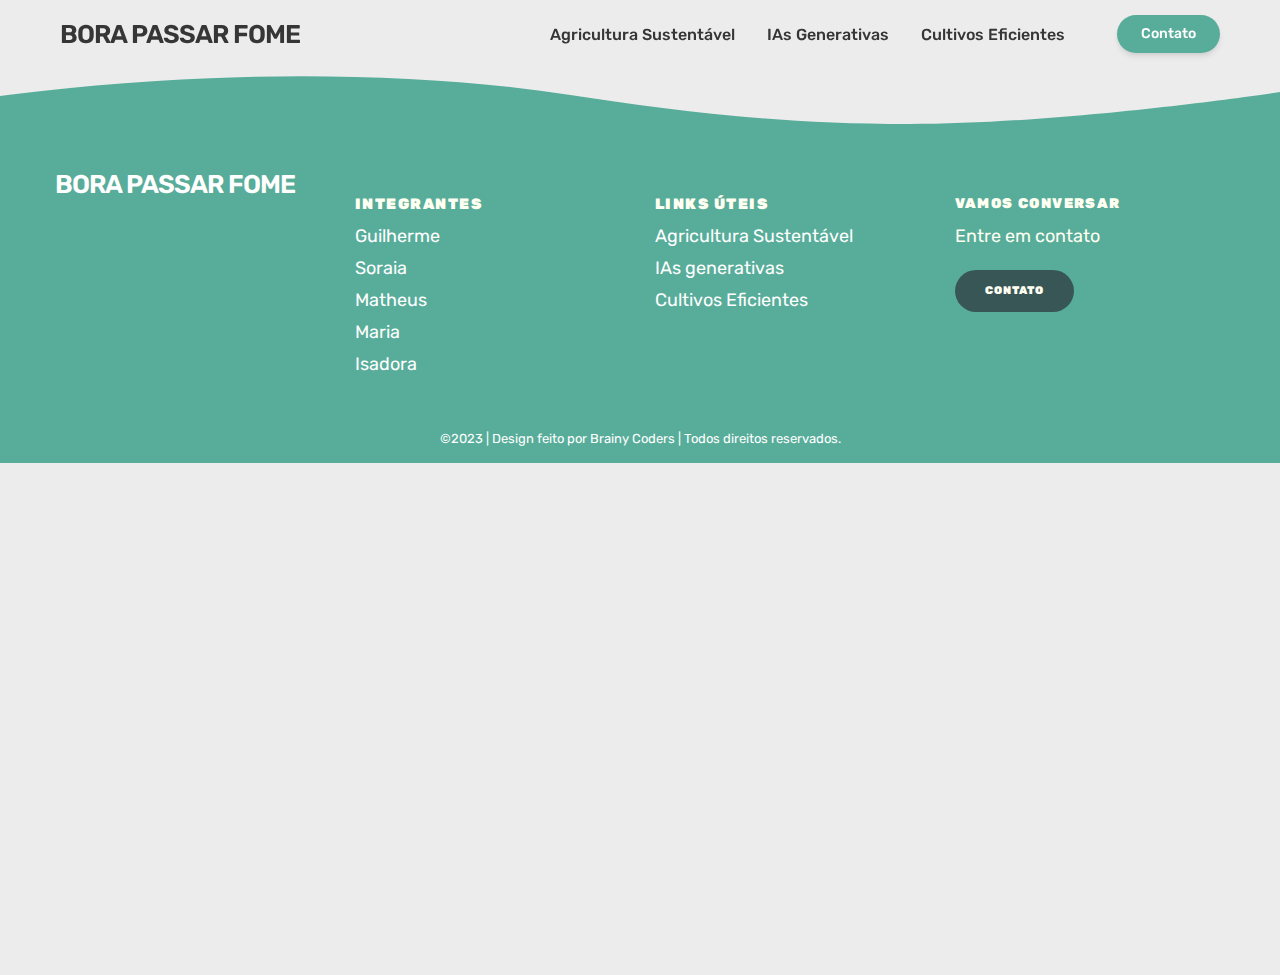
==== agricultura-sustentavel.html @ 4c20da5b "Adicionado titulo, header e footer nas paginas" ====
<!DOCTYPE html>
<html lang="pt-br">
    <head>
        <meta charset="UTF-8">
        <meta name="viewport" content="width=device-width, initial-scale=1.0">
        <link rel="stylesheet"
            href="https://unpkg.com/boxicons@2.1.4/css/boxicons.min.css">
        <link rel="stylesheet" href="css/style.css">
        <title>Agricultura Sustentável</title>
    </head>
    <body>

        <header class="header" id="header">
            <nav class="navbar container">
                <a href="#" class="brand">Bora Passar Fome</a>
                <div class="burger" id="burger">
                    <span class="burger-line"></span>
                    <span class="burger-line"></span>
                    <span class="burger-line"></span>
                </div>
                <div class="menu" id="menu">
                    <ul class="menu-inner">
                        <li class="menu-item">
                            <a href="agricultura-sustentavel.html"
                                class="menu-link">
                                Agricultura Sustentável
                            </a>
                        </li>
                        <li class="menu-item">
                            <a href="ias-generativas.html" class="menu-link">
                                IAs generativas
                            </a>
                        </li>
                        <li class="menu-item">
                            <a href="cultivos-eficientes.html" class="menu-link">
                                Cultivos Eficientes
                            </a>
                        </li>
                    </ul>
                </div>
                <a href="contato.html" class="menu-block">
                    Contato
                </a>
            </nav>
        </header>
   <footer class="footer">
            <svg class="footer-wave-svg" xmlns="http://www.w3.org/2000/svg"
                viewBox="0 0 1200 100" preserveAspectRatio="none">
                <path class="footer-onda-path"
                    d="M851.8,100c125,0,288.3-45,348.2-64V0H0v44c3.7-1,7.3-1.9,11-2.9C80.7,22,151.7,10.8,223.5,6.3C276.7,2.9,330,4,383,9.8 c52.2,5.7,103.3,16.2,153.4,32.8C623.9,71.3,726.8,100,851.8,100z"></path>
            </svg>
            <div class="footer-content">
                <div class="footer-content-column">
                    <div class="footer-logo">
                        <a class="footer-logo-link" href="#">
                            <a href="#" class="brand">Bora Passar Fome</a>
                            <span class="hidden-link-text">
                                <a href="#" class="brand">Bora Passar Fome</a>
                            </span>
                        </a>
                    </div>
                </div>
                <div class="footer-content-column">
                    <div class="footer-menu">
                        <h2 class="footer-menu-name">Integrantes</h2>
                        <ul class="footer-menu-list">
                            <li
                                class="menu-item">
                                <a href="https://github.com/gui1535" target="_blank">
                                    Guilherme
                                </a>
                            </li>
                            <li
                                class="menu-item">
                                <a href="https://github.com/sososdev" target="_blank">
                                    Soraia
                                </a>
                            </li>
                            <li
                                class="menu-item">
                                <a href="https://github.com/mathferreiraa" target="_blank">
                                    Matheus
                                </a>
                            </li>
                            <li
                                class="menu-item">
                                <a href="https://github.com/dudaolidev" target="_blank">
                                    Maria
                                </a>
                            </li>
                            <li class="menu-item">
                                <a href="https://github.com/isatatajuba" target="_blank">
                                    Isadora
                                </a>
                            </li>
                        </ul>
                    </div>
                </div>
                <div class="footer-content-column">
                    <div class="footer-menu">
                        <h2 class="footer-menu-name">Links Úteis</h2>
                        <ul class="footer-menu-list">

                            <li class="menu-item">
                                <a href="agricultura-sustentavel.html">
                                    Agricultura Sustentável
                                </a>
                            </li>
                            <li class="menu-item">
                                <a href="ias-generativas.html">
                                    IAs generativas
                                </a>
                            </li>
                            <li class="menu-item">
                                <a href="cultivos-eficientes.html">
                                    Cultivos Eficientes
                                </a>
                            </li>
                        </ul>
                    </div>
                </div>
                <div class="footer-content-column">
                    <div class="footer-call-to-action">
                        <h3 class="footer-call-title">Vamos conversar</h3>
                        <p class="footer-call-description">
                            Entre em contato
                        </p>
                        <a class="footer-call-button"
                            href="contato.html">
                            Contato
                        </a>
                    </div>
                </div>
            </div>
            <div class="footer-copyright">
                <div class="footer-copyright-wrapper">
                    <p class="footer-copyright-text">
                        ©2023 | Design feito por Brainy Coders | Todos direitos
                        reservados.
                    </p>
                </div>
            </div>
        </footer>
        <script src="js/main.js"></script>
    </body>
</html>
---- css/style.css ----
@import url("https://fonts.googleapis.com/css2?family=Rubik:wght@400;500;600;700&display=swap");

:root {
  --color-black-secondary: #363636;
  --color-white-body: #ececec;
  --color-white: #fff;
  --color-paragraph: #484848;
  --color-primary: #395656;
  --color-secondary: #8bcfaa;
  --color-tertiary: #6b9999;
  --color-quaternary: #58ad9a;
  --color-quinary: #bdddd0;
  --shadow-small: 0 1px 3px 0 rgba(0, 0, 0, 0.1),
    0 1px 2px 0 rgba(0, 0, 0, 0.06);
  --shadow-medium: 0 4px 6px -1px rgba(0, 0, 0, 0.1),
    0 2px 4px -1px rgba(0, 0, 0, 0.06);
  --shadow-large: 0 10px 15px -3px rgba(0, 0, 0, 0.1),
    0 4px 6px -2px rgba(0, 0, 0, 0.05);
}

*,
*::before,
*::after {
  padding: 0;
  margin: 0;
  box-sizing: border-box;
  list-style: none;
  list-style-type: none;
  text-decoration: none;
  -webkit-font-smoothing: antialiased;
  -moz-osx-font-smoothing: grayscale;
  text-rendering: optimizeLegibility;
}

/**
 * ########################################
 * #               ELEMENTS               #
 * ########################################
 */

h1,
h2,
h3,
h4 {
  color: var(--color-primary);
}

html {
  font-size: 100%;
  box-sizing: inherit;
  scroll-behavior: smooth;
  height: -webkit-fill-available;
}

body {
  font-family: "Rubik", sans-serif;
  font-size: clamp(1rem, 2vw, 1.125rem);
  font-weight: 400;
  line-height: 1.5;
  height: -webkit-fill-available;
  color: var(--color-black-secondary);
  background-color: var(--color-white-body);
}

main {
  overflow: hidden;
  margin: 0 auto;
  padding: 5rem 0 1rem;
}

a,
button {
  cursor: pointer;
  border: none;
  outline: none;
  user-select: none;
  background: none;
  box-shadow: none;
  text-decoration: none;
}

img,
video {
  display: block;
  max-width: 100%;
  height: auto;
  object-fit: cover;
}

/**
 * #######################################
 * #               SECTION               #
 * #######################################
 */
.section-pattern {
  margin: 0 auto;
  padding: 8rem 0 1rem;
}

/**
 * #######################################
 * #              CONTAINER              #
 * #######################################
 */
.container {
  max-width: 75rem;
  height: auto;
  margin: 0 auto;
  padding: 0 1.25rem;
}

/**
 * #######################################
 * #              CENTERED               #
 * #######################################
 */
.centered {
  text-align: center;
  vertical-align: middle;
  margin-bottom: 1rem;
}

/**
 * #######################################
 * #               HEADING               #
 * #######################################
 */
.heading-xl {
  font-family: inherit;
  font-size: clamp(2.648rem, 6vw, 4.241rem);
  font-weight: 700;
  line-height: 1.15;
  letter-spacing: -1px;
}

.heading-lg {
  font-family: inherit;
  font-size: clamp(2.179rem, 5vw, 3.176rem);
  font-weight: 700;
  line-height: 1.15;
  letter-spacing: -1px;
}

.heading-md {
  font-family: inherit;
  font-size: clamp(1.794rem, 4vw, 2.379rem);
  font-weight: 700;
  line-height: 1.25;
  letter-spacing: -1px;
}

.heading-sm {
  font-family: inherit;
  font-size: clamp(1.476rem, 3vw, 1.782rem);
  font-weight: 600;
  line-height: 1.5;
}

.heading-xs {
  font-family: inherit;
  font-size: clamp(1.215rem, 2vw, 1.335rem);
  font-weight: 500;
  line-height: 1.5;
}

/**
 * #######################################
 * #              PARAGRAPH              #
 * #######################################
 */
.paragraph {
  font-family: inherit;
  font-size: clamp(1rem, 2vw, 1.125rem);
  line-height: inherit;
  max-width: 95%;
  height: auto;
  text-transform: unset;
  color: var(--color-paragraph);
}

/**
 * #######################################
 * #               BUTTONS               #
 * #######################################
 */
.btn {
  display: inline-block;
  font-family: inherit;
  font-size: 1rem;
  font-weight: 500;
  line-height: 1.5;
  text-align: center;
  vertical-align: middle;
  white-space: nowrap;
  user-select: none;
  outline: none;
  border: none;
  border-radius: 0.25rem;
  text-transform: unset;
  transition: all 0.3s ease-in-out;
}

.btn-inline {
  display: inline-flex;
  align-items: center;
  justify-content: center;
  column-gap: 0.5rem;
}

.btn-darken {
  padding: 0.75rem 2rem;
  color: var(--color-white);
  background-color: var(--color-black-secondary);
  box-shadow: var(--shadow-medium);
}

.btn-green {
  padding: 0.75rem 2rem;
  color: var(--color-white);
  background-color: var(--color-quaternary);
  box-shadow: var(--shadow-medium);
}

.btn-neutral {
  padding: 0.75rem 2rem;
  color: var(--color-black-tertiary);
  background-color: var(--color-white-primary);
  box-shadow: var(--shadow-medium);
}

/**
 * ######################################
 * #               HEADER               #
 * ######################################
 */
.header {
  position: fixed;
  top: 0;
  left: 0;
  z-index: 100;
  width: 100%;
  height: auto;
  margin: 0 auto;
  transition: all 0.35s ease;
}

.header.on-scroll {
  background: var(--color-white-body);
  box-shadow: var(--shadow-medium);
}

.navbar {
  display: flex;
  flex-direction: row;
  align-items: center;
  justify-content: flex-start;
  column-gap: 1.25rem;
  width: 100%;
  height: 4.25rem;
  margin: 0 auto;
}

.brand {
  font-family: inherit;
  font-size: 1.6rem;
  font-weight: 600;
  line-height: 1.5;
  letter-spacing: -1px;
  color: var(--color-green-quaternary);
  text-transform: uppercase;
}

/**
 * ######################################
 * #                MENU                #
 * ######################################
 */
.menu {
  position: fixed;
  top: -100%;
  left: 0;
  width: 100%;
  height: auto;
  padding: 4rem 0 3rem;
  overflow: hidden;
  background-color: var(--color-white-primary);
  box-shadow: var(--shadow-medium);
  transition: all 0.4s ease-in-out;
}

.menu.is-active {
  top: 0;
  width: 100%;
  height: auto;
}

.menu-inner {
  display: flex;
  flex-direction: column;
  justify-content: center;
  align-items: center;
  row-gap: 1.25rem;
}

.menu-link {
  font-family: inherit;
  font-size: 1rem;
  font-weight: 500;
  line-height: 1.5;
  color: var(--color-black-primary);
  text-transform: uppercase;
  transition: all 0.3s ease;
}

.menu-block {
  display: inline-block;
  font-family: inherit;
  font-size: 0.875rem;
  font-weight: 500;
  line-height: 1.25;
  user-select: none;
  white-space: nowrap;
  text-align: center;
  margin-left: auto;
  padding: 0.65rem 1.5rem;
  border-radius: 3rem;
  text-transform: capitalize;
  color: var(--color-white);
  background-color: var(--color-quaternary);
  box-shadow: var(--shadow-medium);
  transition: all 0.3s ease-in-out;
}

@media only screen and (min-width: 48rem) {
  .menu {
    position: relative;
    top: 0;
    width: auto;
    height: auto;
    padding: 0rem;
    margin-left: auto;
    background: none;
    box-shadow: none;
  }

  .menu-inner {
    display: flex;
    flex-direction: row;
    column-gap: 2rem;
    margin: 0 auto;
  }

  .menu-link {
    text-transform: capitalize;
  }

  .menu-block {
    margin-left: 2rem;
  }
}

.burger {
  position: relative;
  display: block;
  cursor: pointer;
  user-select: none;
  order: -1;
  z-index: 10;
  width: 1.6rem;
  height: 1.15rem;
  border: none;
  outline: none;
  background: none;
  visibility: visible;
  transform: rotate(0deg);
  transition: 0.35s ease;
}

@media only screen and (min-width: 48rem) {
  .burger {
    display: none;
    visibility: hidden;
  }
}

.burger-line {
  position: absolute;
  display: block;
  left: 0;
  width: 100%;
  height: 1.75px;
  border: none;
  outline: none;
  opacity: 1;
  transform: rotate(0deg);
  background-color: var(--color-black-secondary);
  transition: 0.25s ease-in-out;
}

.burger-line:nth-child(1) {
  top: 0px;
}

.burger-line:nth-child(2) {
  top: 0.5rem;
  width: 70%;
}

.burger-line:nth-child(3) {
  top: 1rem;
}

.burger.is-active .burger-line:nth-child(1) {
  top: 0.5rem;
  transform: rotate(135deg);
}

.burger.is-active .burger-line:nth-child(2) {
  opacity: 0;
  visibility: hidden;
}

.burger.is-active .burger-line:nth-child(3) {
  top: 0.5rem;
  transform: rotate(-135deg);
}

/**
 * ######################################
 * #                MAIN                #
 * ######################################
 */
.banner-column {
  position: relative;
  display: grid;
  align-items: center;
  row-gap: 3rem;
}

@media only screen and (min-width: 48rem) {
  .banner-column {
    grid-template-columns: repeat(2, minmax(0, 1fr));
    justify-content: center;
  }
}

@media only screen and (min-width: 64rem) {
  .banner-column {
    grid-template-columns: 1fr max-content;
    column-gap: 4rem;
    margin-top: 3rem;
  }
}

.banner-image {
  display: block;
  max-width: 18rem;
  height: auto;
  margin-top: 2rem;
  object-fit: cover;
  justify-self: center;
}

@media only screen and (min-width: 48rem) {
  .banner-image {
    order: 1;
    max-width: 20rem;
    height: auto;
  }
}

@media only screen and (min-width: 64rem) {
  .banner-image {
    max-width: 25rem;
    height: auto;
    margin-right: 5rem;
  }
}

.banner-inner {
  display: flex;
  flex-direction: column;
  align-items: flex-start;
  row-gap: 1.75rem;
}

.banner-links {
  position: absolute;
  top: 30%;
  right: 1.5rem;
  display: grid;
  justify-items: center;
  row-gap: 0.5rem;
  opacity: 0;
  visibility: hidden;
}

@media only screen and (min-width: 64rem) {
  .banner-links {
    opacity: 1;
    visibility: visible;
  }
}

.banner-links > * {
  font-size: 1.25rem;
  line-height: 1.25;
  color: var(--color-green-secondary);
}

.banner-links::before {
  position: absolute;
  content: "";
  top: -3rem;
  width: 4rem;
  height: 1.5px;
  transform: rotate(90deg);
  background: var(--color-green-primary);
}

.banner-links::after {
  position: absolute;
  content: "";
  bottom: -3rem;
  width: 4rem;
  height: 2px;
  transform: rotate(90deg);
  background: var(--color-green-primary);
}

/**
 * ########################################
 * #               PARTNERS               #
 * ########################################
 */
#partners {
  display: flex;
  justify-content: space-around;
  align-items: center;
  flex-wrap: wrap;
  margin: 0 auto;
  padding: 1rem 0rem;
}

#partners img {
  width: 100px;
  object-fit: contain;
  margin-right: 10px;
  filter: grayscale(100%);
}
.about-column {
  position: relative;
  display: grid;
  align-items: center;
  row-gap: 3rem;
}

@media only screen and (min-width: 48rem) {
  .about-column {
    grid-template-columns: repeat(2, minmax(0, 1fr));
    justify-content: center;
  }
}

@media only screen and (min-width: 64rem) {
  .about-column {
    grid-template-columns: 1fr max-content;
    column-gap: 4rem;
    margin-top: 3rem;
  }
}

.about-inner {
  display: block;
  max-width: 18rem;
  height: auto;
  margin-top: 2rem;
  object-fit: cover;
  justify-self: center;
}

@media only screen and (min-width: 48rem) {
  .about-inner {
    order: 1;
    max-width: 20rem;
    height: auto;
  }
}

@media only screen and (min-width: 64rem) {
  .about-inner {
    max-width: 40rem;
    height: auto;
    margin-right: 1rem;
  }
}

.about-image {
  display: flex;
  flex-direction: column;
  align-items: flex-start;
  row-gap: 1.75rem;
}

/**
 * ########################################
 * #                FOOTER                #
 * ########################################
 */

.footer {
  background-color: var(--color-quaternary);
  color: #fff;
  margin-top: 75px;
}

.footer-wave-svg {
  background-color: var(--color-quaternary);
  display: block;
  height: 30px;
  position: relative;
  top: -1px;
  width: 100%;
}
.footer-onda-path {
  fill: var(--color-white-body);
}

.footer-content {
  margin-left: auto;
  margin-right: auto;
  max-width: 1230px;
  padding: 40px 15px 40px;
  position: relative;
}

.footer-content-column {
  box-sizing: border-box;
  float: left;
  padding-left: 15px;
  padding-right: 15px;
  width: 100%;
  color: #fff;
}

.footer-content-column ul li a {
  color: #fff;
  text-decoration: none;
}

.footer-logo-link {
  display: inline-block;
}
.footer-menu {
  margin-top: 30px;
}

.footer-menu-name {
  color: #fffff2;
  font-size: 15px;
  font-weight: 900;
  letter-spacing: 0.1em;
  line-height: 18px;
  margin-bottom: 0;
  margin-top: 0;
  text-transform: uppercase;
}
.footer-menu-list {
  list-style: none;
  margin-bottom: 0;
  margin-top: 10px;
  padding-left: 0;
}
.footer-menu-list li {
  margin-top: 5px;
}

.footer-call-description {
  color: #fffff2;
  margin-top: 10px;
  margin-bottom: 20px;
}
.footer-call-button:hover {
  background-color: #fffff2;
  color: var(--color-black-secondary);
}
.button:last-of-type {
  margin-right: 0;
}
.footer-call-button {
  background-color: var(--color-primary);
  border-radius: 21px;
  color: #fffff2;
  display: inline-block;
  font-size: 11px;
  font-weight: 900;
  letter-spacing: 0.1em;
  line-height: 18px;
  padding: 12px 30px;
  margin: 0 10px 10px 0;
  text-decoration: none;
  text-transform: uppercase;
  transition: background-color 0.2s;
  cursor: pointer;
  position: relative;
}
.footer-call-to-action {
  margin-top: 30px;
}
.footer-call-title {
  color: #fffff2;
  font-size: 14px;
  font-weight: 900;
  letter-spacing: 0.1em;
  line-height: 18px;
  margin-bottom: 0;
  margin-top: 0;
  text-transform: uppercase;
}
.footer-call-to-action-link-wrapper {
  margin-bottom: 0;
  margin-top: 10px;
  color: #fff;
  text-decoration: none;
}
.footer-call-to-action-link-wrapper a {
  color: #fff;
  text-decoration: none;
}

.hidden-link-text {
  position: absolute;
  clip: rect(1px 1px 1px 1px);
  clip: rect(1px, 1px, 1px, 1px);
  -webkit-clip-path: inset(0px 0px 99.9% 99.9%);
  clip-path: inset(0px 0px 99.9% 99.9%);
  overflow: hidden;
  height: 1px;
  width: 1px;
  padding: 0;
  border: 0;
  top: 50%;
}

.footer-social-icon-svg {
  display: block;
}

.footer-social-icon-path {
  fill: #fffff2;
  transition: fill 0.2s;
}

.footer-copyright {
  background-color: var(--color-quaternary);
  color: #fff;
  padding: 15px 30px;
  text-align: center;
}

.footer-copyright-wrapper {
  margin-left: auto;
  margin-right: auto;
  max-width: 1200px;
}

.footer-copyright-text {
  color: #fff;
  font-size: 13px;
  font-weight: 400;
  line-height: 18px;
  margin-bottom: 0;
  margin-top: 0;
}


/* Media Query For different screens */
@media (min-width: 320px) and (max-width: 479px) {
  /* smartphones, portrait iPhone, portrait 480x320 phones (Android) */
  .footer-content {
    margin-left: auto;
    margin-right: auto;
    max-width: 1230px;
    padding: 40px 15px 1050px;
    position: relative;
  }
}
@media (min-width: 480px) and (max-width: 599px) {
  /* smartphones, Android phones, landscape iPhone */
  .footer-content {
    margin-left: auto;
    margin-right: auto;
    max-width: 1230px;
    padding: 40px 15px 1050px;
    position: relative;
  }
}
@media (min-width: 600px) and (max-width: 800px) {
  /* portrait tablets, portrait iPad, e-readers (Nook/Kindle), landscape 800x480 phones (Android) */
  .footer-content {
    margin-left: auto;
    margin-right: auto;
    max-width: 1230px;
    padding: 40px 15px 1050px;
    position: relative;
  }
}

@media (min-width: 760px) {
  .footer-content {
    margin-left: auto;
    margin-right: auto;
    max-width: 1230px;
    padding: 40px 15px 250px;
    position: relative;
  }

  .footer-wave-svg {
    height: 50px;
  }

  .footer-content-column {
    width: 24.99%;
  }
}
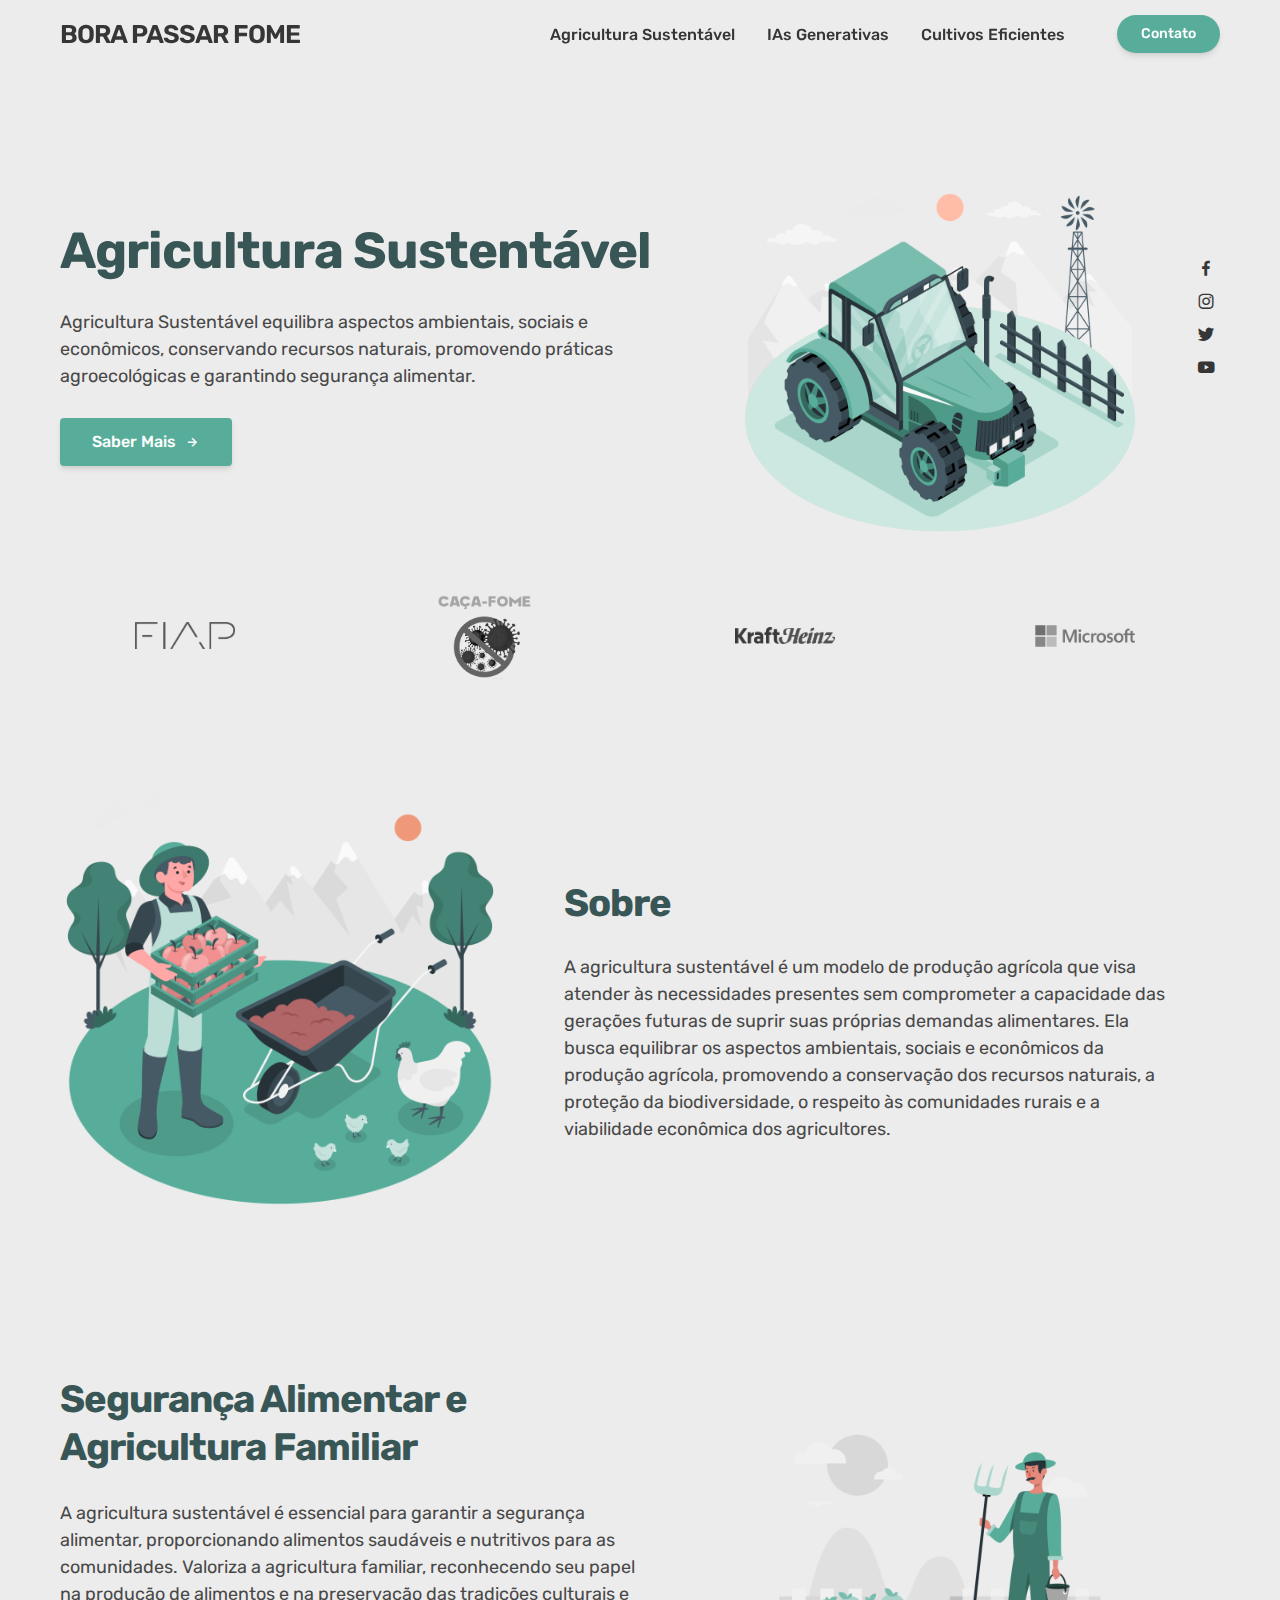
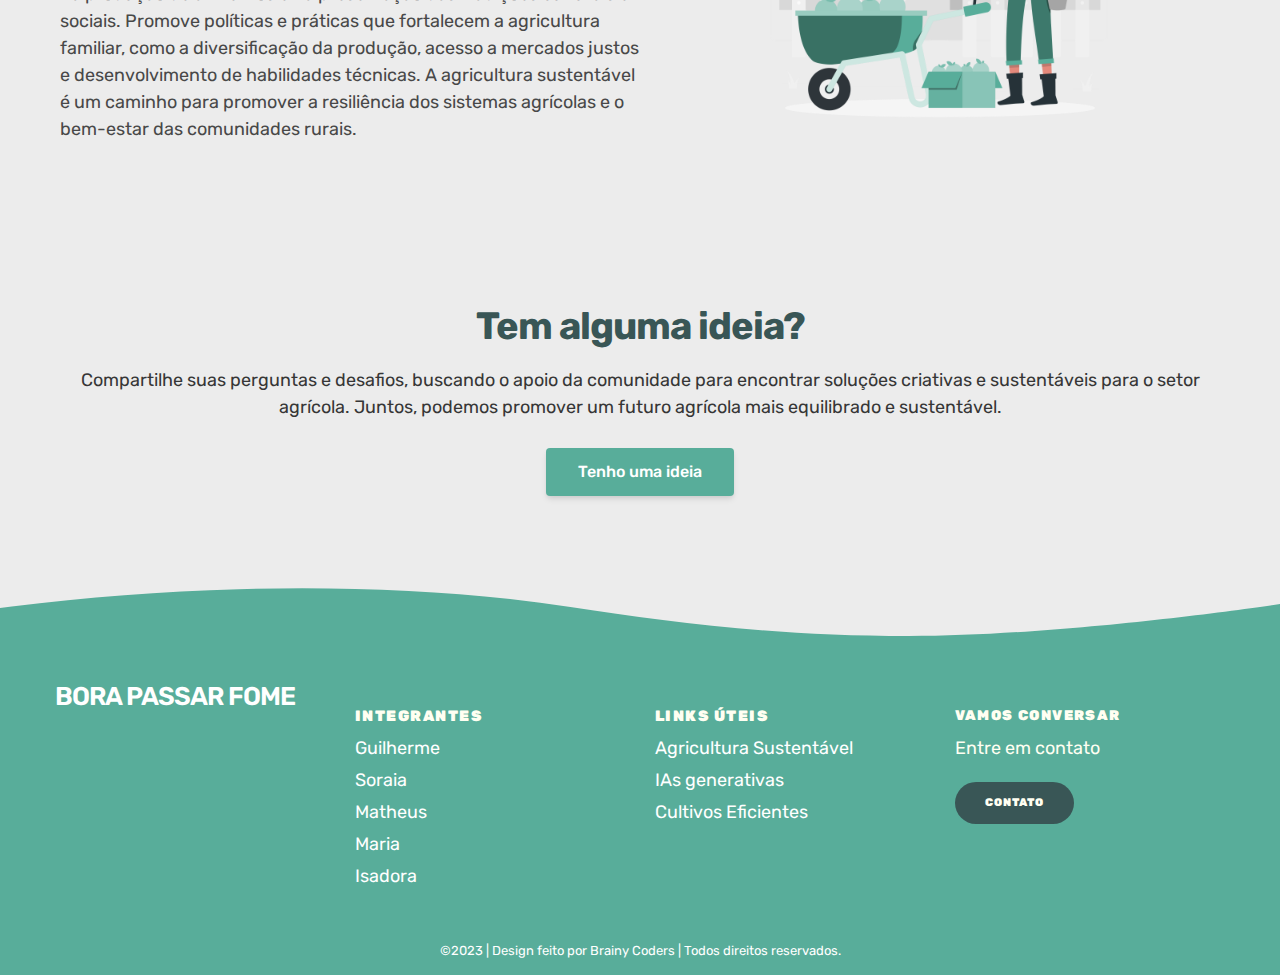
==== commit 4334984e: "Padronização paginas" ====
--- a/agricultura-sustentavel.html
+++ b/agricultura-sustentavel.html
@@ -12,7 +12,7 @@
 
         <header class="header" id="header">
             <nav class="navbar container">
-                <a href="#" class="brand">Bora Passar Fome</a>
+                <a href="index.html" class="brand">Bora Passar Fome</a>
                 <div class="burger" id="burger">
                     <span class="burger-line"></span>
                     <span class="burger-line"></span>
@@ -43,7 +43,130 @@
                 </a>
             </nav>
         </header>
-   <footer class="footer">
+
+        <!-- Main -->
+        <main class="main banner banner-section">
+            <div class="container banner-column">
+                <img class="banner-image"
+                    src="./images/trator_agricultura_sustentavel.png"
+                    alt="banner">
+                <div class="banner-inner">
+                    <h1 class="heading-lg">
+                        Agricultura Sustentável
+                    </h1>
+                    <p class="paragraph">
+                        Agricultura Sustentável equilibra aspectos ambientais,
+                        sociais e econômicos, conservando recursos naturais,
+                        promovendo práticas agroecológicas e garantindo
+                        segurança alimentar.
+                    </p>
+                    <a href="#about">
+                        <button class="btn btn-green btn-inline">
+                            Saber Mais<i class="bx bx-right-arrow-alt"></i>
+                        </button>
+                    </a>
+                </div>
+                <div class="banner-links">
+                    <a href="#" title>
+                        <i class="bx bxl-facebook"></i>
+                    </a>
+                    <a href="#" title>
+                        <i class="bx bxl-instagram"></i>
+                    </a>
+                    <a href="#" title>
+                        <i class="bx bxl-twitter"></i>
+                    </a>
+                    <a href="#" title>
+                        <i class="bx bxl-youtube"></i>
+                    </a>
+                </div>
+            </div>
+        </main>
+
+        <!-- Partners Section -->
+        <section id="partners" class="container">
+            <img src="./images/partners/fiap.png" alt="Logotipo FIAP">
+            <img src="./images/partners/caca-fome.png"
+                alt="Logotipo Caça Fome">
+            <img src="./images/partners/kraft-heinz.png"
+                alt="Logotipo Kraft Heinz">
+            <img src="./images/partners/microsoft.png"
+                alt="Logotipo Microsoft">
+        </section>
+
+        <!-- About Section -->
+        <section id="about" class="section about-section">
+            <div class="container about-column">
+                <img class="about-image"
+                    src="./images/about_agricultura-_sustentavel.png"
+                    alt="banner">
+                <div class="about-inner">
+                    <h2 class="heading-md">
+                        Sobre
+                    </h2>
+                    <br>
+                    <p class="paragraph">
+                        A agricultura sustentável é um modelo de produção
+                        agrícola que visa atender às necessidades presentes sem
+                        comprometer a capacidade das gerações futuras de suprir
+                        suas próprias demandas alimentares. Ela busca equilibrar
+                        os aspectos ambientais, sociais e econômicos da produção
+                        agrícola, promovendo a conservação dos recursos
+                        naturais, a proteção da biodiversidade, o respeito às
+                        comunidades rurais e a viabilidade econômica dos
+                        agricultores.
+                    </p>
+                </div>
+            </div>
+        </section>
+
+        <!-- Segurança alimentar e agricultura familiar -->
+        <section class="seguranca-agricultura-alimentar banner banner-section">
+            <div class="container banner-column">
+                <img class="banner-image"
+                    src="./images/agricultura_familiar.png"
+                    alt="banner">
+                <div class="banner-inner">
+                    <h1 class="heading-md">
+                        Segurança Alimentar e Agricultura Familiar
+                    </h1>
+                    <p class="paragraph">
+                        A agricultura sustentável é essencial para garantir a
+                        segurança alimentar, proporcionando alimentos saudáveis
+                        e nutritivos para as comunidades. Valoriza a agricultura
+                        familiar, reconhecendo seu papel na produção de
+                        alimentos e na preservação das tradições culturais e
+                        sociais. Promove políticas e práticas que fortalecem a
+                        agricultura familiar, como a diversificação da produção,
+                        acesso a mercados justos e desenvolvimento de
+                        habilidades técnicas. A agricultura sustentável é um
+                        caminho para promover a resiliência dos sistemas
+                        agrícolas e o bem-estar das comunidades rurais.
+                    </p>
+                </div>
+            </div>
+        </section>
+
+        <!-- IDEIAS -->
+        <section class="ideas">
+            <div class="container pt-4">
+                <h5 class="heading-md">Tem alguma ideia?</h5>
+                <p>
+                    Compartilhe suas perguntas e desafios, buscando o apoio da
+                    comunidade para encontrar soluções criativas e sustentáveis
+                    para o setor agrícola. Juntos, podemos promover um futuro
+                    agrícola mais equilibrado e sustentável.
+                </p>
+                <br>
+                <a href="contato.html">
+                    <button class="btn btn-green btn-inline">
+                        Tenho uma ideia
+                    </button>
+                </a>
+            </div>
+        </section>
+
+        <footer class="footer">
             <svg class="footer-wave-svg" xmlns="http://www.w3.org/2000/svg"
                 viewBox="0 0 1200 100" preserveAspectRatio="none">
                 <path class="footer-onda-path"
@@ -66,30 +189,35 @@
                         <ul class="footer-menu-list">
                             <li
                                 class="menu-item">
-                                <a href="https://github.com/gui1535" target="_blank">
+                                <a href="https://github.com/gui1535"
+                                    target="_blank">
                                     Guilherme
                                 </a>
                             </li>
                             <li
                                 class="menu-item">
-                                <a href="https://github.com/sososdev" target="_blank">
+                                <a href="https://github.com/sososdev"
+                                    target="_blank">
                                     Soraia
                                 </a>
                             </li>
                             <li
                                 class="menu-item">
-                                <a href="https://github.com/mathferreiraa" target="_blank">
+                                <a href="https://github.com/mathferreiraa"
+                                    target="_blank">
                                     Matheus
                                 </a>
                             </li>
                             <li
                                 class="menu-item">
-                                <a href="https://github.com/dudaolidev" target="_blank">
+                                <a href="https://github.com/dudaolidev"
+                                    target="_blank">
                                     Maria
                                 </a>
                             </li>
                             <li class="menu-item">
-                                <a href="https://github.com/isatatajuba" target="_blank">
+                                <a href="https://github.com/isatatajuba"
+                                    target="_blank">
                                     Isadora
                                 </a>
                             </li>
--- a/css/style.css
+++ b/css/style.css
@@ -87,6 +87,46 @@
   object-fit: cover;
 }
 
+/**
+ * ########################################
+ * #               ELEMENTS               #
+ * ########################################
+ */
+.pt-1 {
+  padding-top: 0.5rem !important;
+}
+
+.pt-2 {
+  padding-top: 1rem !important;
+}
+
+.pt-3 {
+  padding-top: 1.5rem !important;
+}
+
+.pt-4 {
+  padding-top: 2rem !important;
+}
+
+.pt-5 {
+  padding-top: 2.5rem !important;
+}
+
+.pt-6 {
+  padding-top: 3rem !important;
+}
+
+.pb-1 {
+  padding-bottom: 0.5rem !important;
+}
+
+.pb-2 {
+  padding-bottom: 1rem !important;
+}
+
+.pb-3 {
+  padding-bottom: 1.5rem !important;
+}
 /**
  * #######################################
  * #               SECTION               #
@@ -548,6 +588,12 @@
   margin-right: 10px;
   filter: grayscale(100%);
 }
+
+/**
+ * #######################################
+ * #                ABOUT                #
+ * #######################################
+ */
 .about-column {
   position: relative;
   display: grid;
@@ -566,7 +612,7 @@
   .about-column {
     grid-template-columns: 1fr max-content;
     column-gap: 4rem;
-    margin-top: 3rem;
+    margin-top: 5rem;
   }
 }
 
@@ -773,7 +819,6 @@
   margin-top: 0;
 }
 
-
 /* Media Query For different screens */
 @media (min-width: 320px) and (max-width: 479px) {
   /* smartphones, portrait iPhone, portrait 480x320 phones (Android) */
@@ -823,3 +868,40 @@
     width: 24.99%;
   }
 }
+
+/**
+ * ##################################################
+ * #   SEGURANÇA ALIMENTAR E AGRICULTURA FAMILIAR   #
+ * ##################################################
+ */
+
+.seguranca-agricultura-alimentar {
+  overflow: hidden;
+  margin: 0 auto;
+  padding: 5rem 0 1rem;
+}
+
+/**
+ * #################################################
+ * #                     IDEAS                     #
+ * #################################################
+ */
+
+.ideas {
+  overflow: hidden;
+  margin: 0 auto;
+  padding: 5rem 0 1rem;
+}
+
+.ideas div {
+  text-align: center;
+  display: flex;
+  justify-content: center;
+  align-items: center;
+  flex-direction: column;
+}
+
+.ideas h5 {
+  color: var(--color-primary);
+  margin-bottom: 1rem;
+}
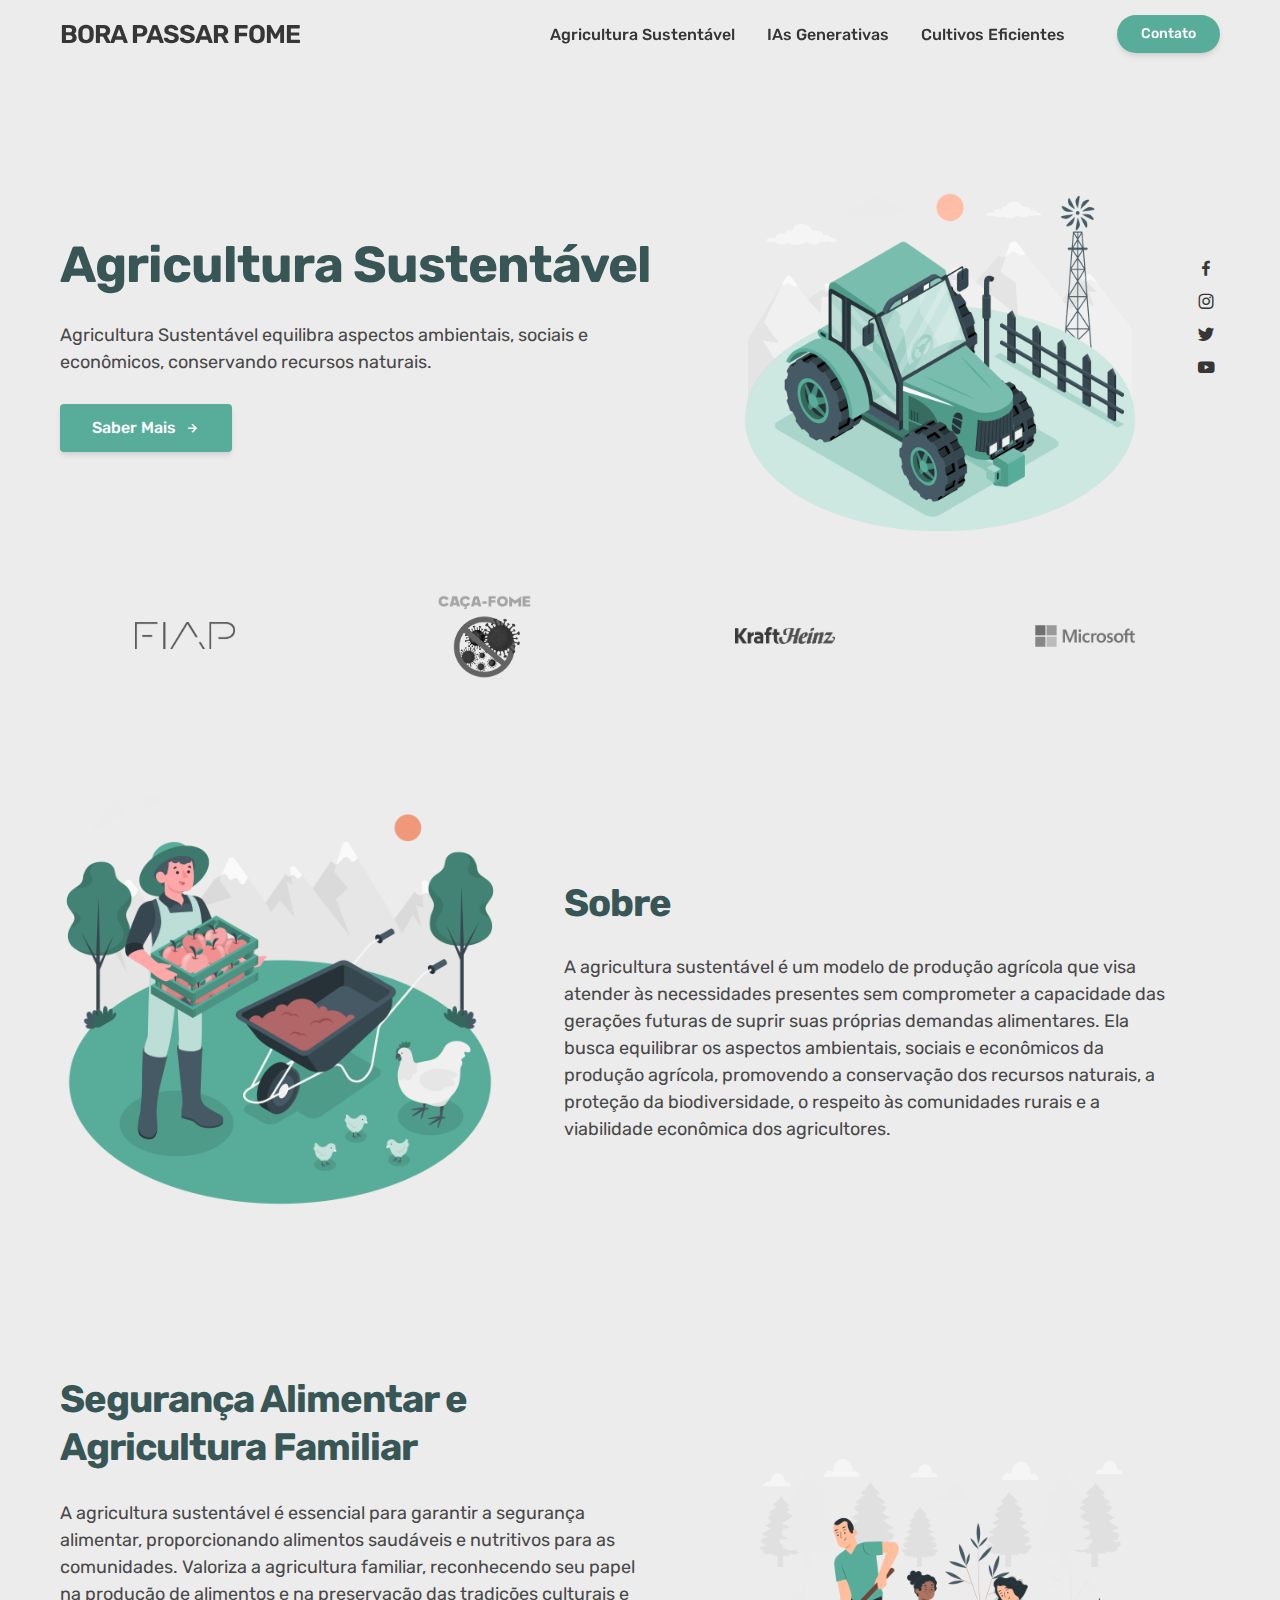
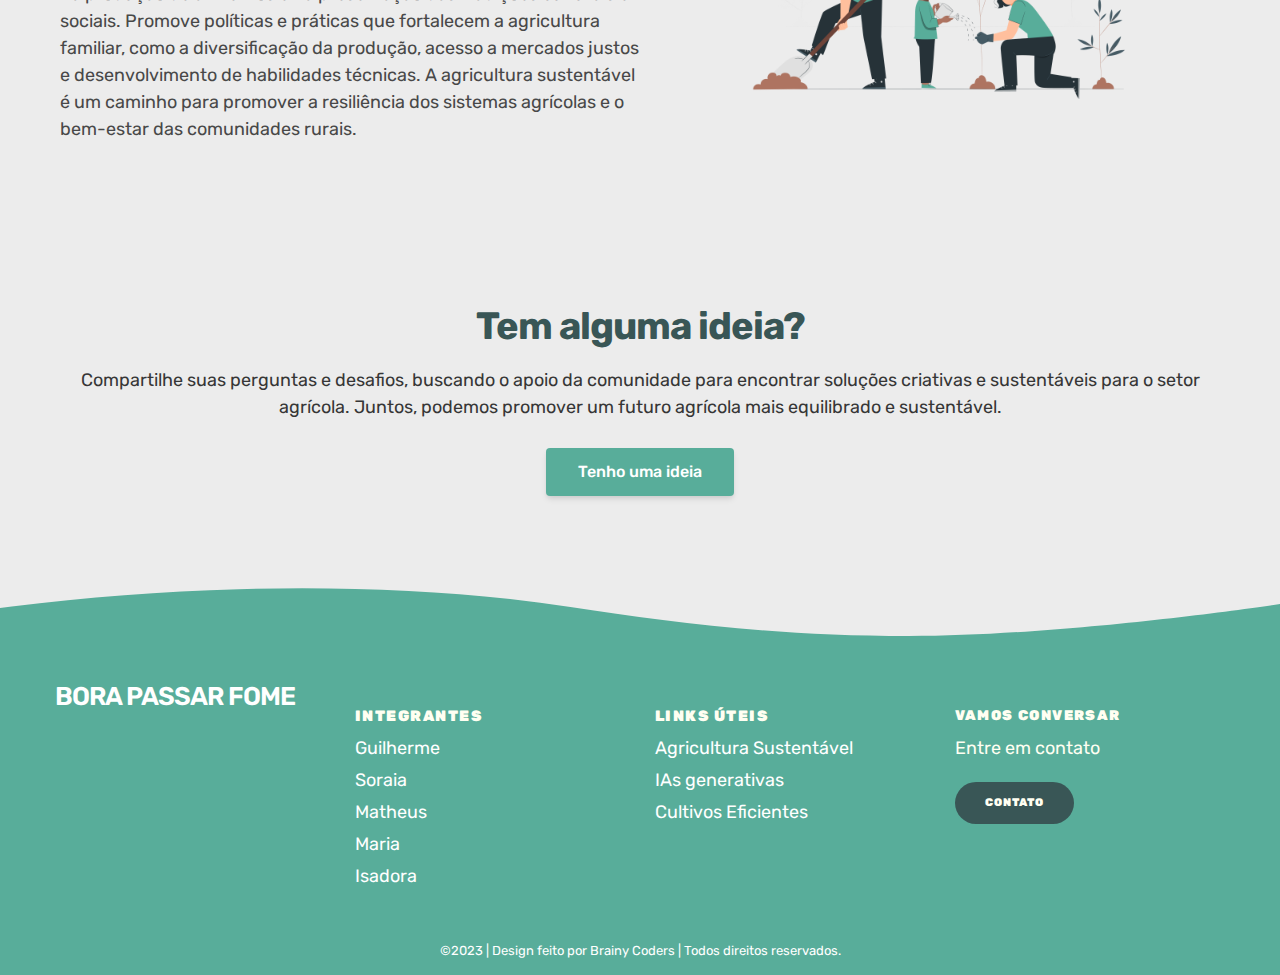
==== commit 16a1053d: "Correção url images" ====
--- a/agricultura-sustentavel.html
+++ b/agricultura-sustentavel.html
@@ -48,7 +48,7 @@
         <main class="main banner banner-section">
             <div class="container banner-column">
                 <img class="banner-image"
-                    src="./images/trator_agricultura_sustentavel.png"
+                    src="./images/agricultura_sustentavel/trator_main.png"
                     alt="banner">
                 <div class="banner-inner">
                     <h1 class="heading-lg">
@@ -56,9 +56,7 @@
                     </h1>
                     <p class="paragraph">
                         Agricultura Sustentável equilibra aspectos ambientais,
-                        sociais e econômicos, conservando recursos naturais,
-                        promovendo práticas agroecológicas e garantindo
-                        segurança alimentar.
+                        sociais e econômicos, conservando recursos naturais.
                     </p>
                     <a href="#about">
                         <button class="btn btn-green btn-inline">
@@ -98,7 +96,7 @@
         <section id="about" class="section about-section">
             <div class="container about-column">
                 <img class="about-image"
-                    src="./images/about_agricultura-_sustentavel.png"
+                    src="./images/agricultura_sustentavel/about.png"
                     alt="banner">
                 <div class="about-inner">
                     <h2 class="heading-md">
@@ -124,7 +122,7 @@
         <section class="seguranca-agricultura-alimentar banner banner-section">
             <div class="container banner-column">
                 <img class="banner-image"
-                    src="./images/agricultura_familiar.png"
+                    src="./images/agricultura_sustentavel/agricultura_familiar.png"
                     alt="banner">
                 <div class="banner-inner">
                     <h1 class="heading-md">
--- a/css/style.css
+++ b/css/style.css
@@ -905,3 +905,16 @@
   color: var(--color-primary);
   margin-bottom: 1rem;
 }
+
+
+/**
+ * #################################################
+ * #     DESAFIOS E RESPONSABILIDADES DAS IAGs     #
+ * #################################################
+ */
+
+.desafios-responsabilidades-iags {
+  overflow: hidden;
+  margin: 0 auto;
+  padding: 5rem 0 1rem;
+}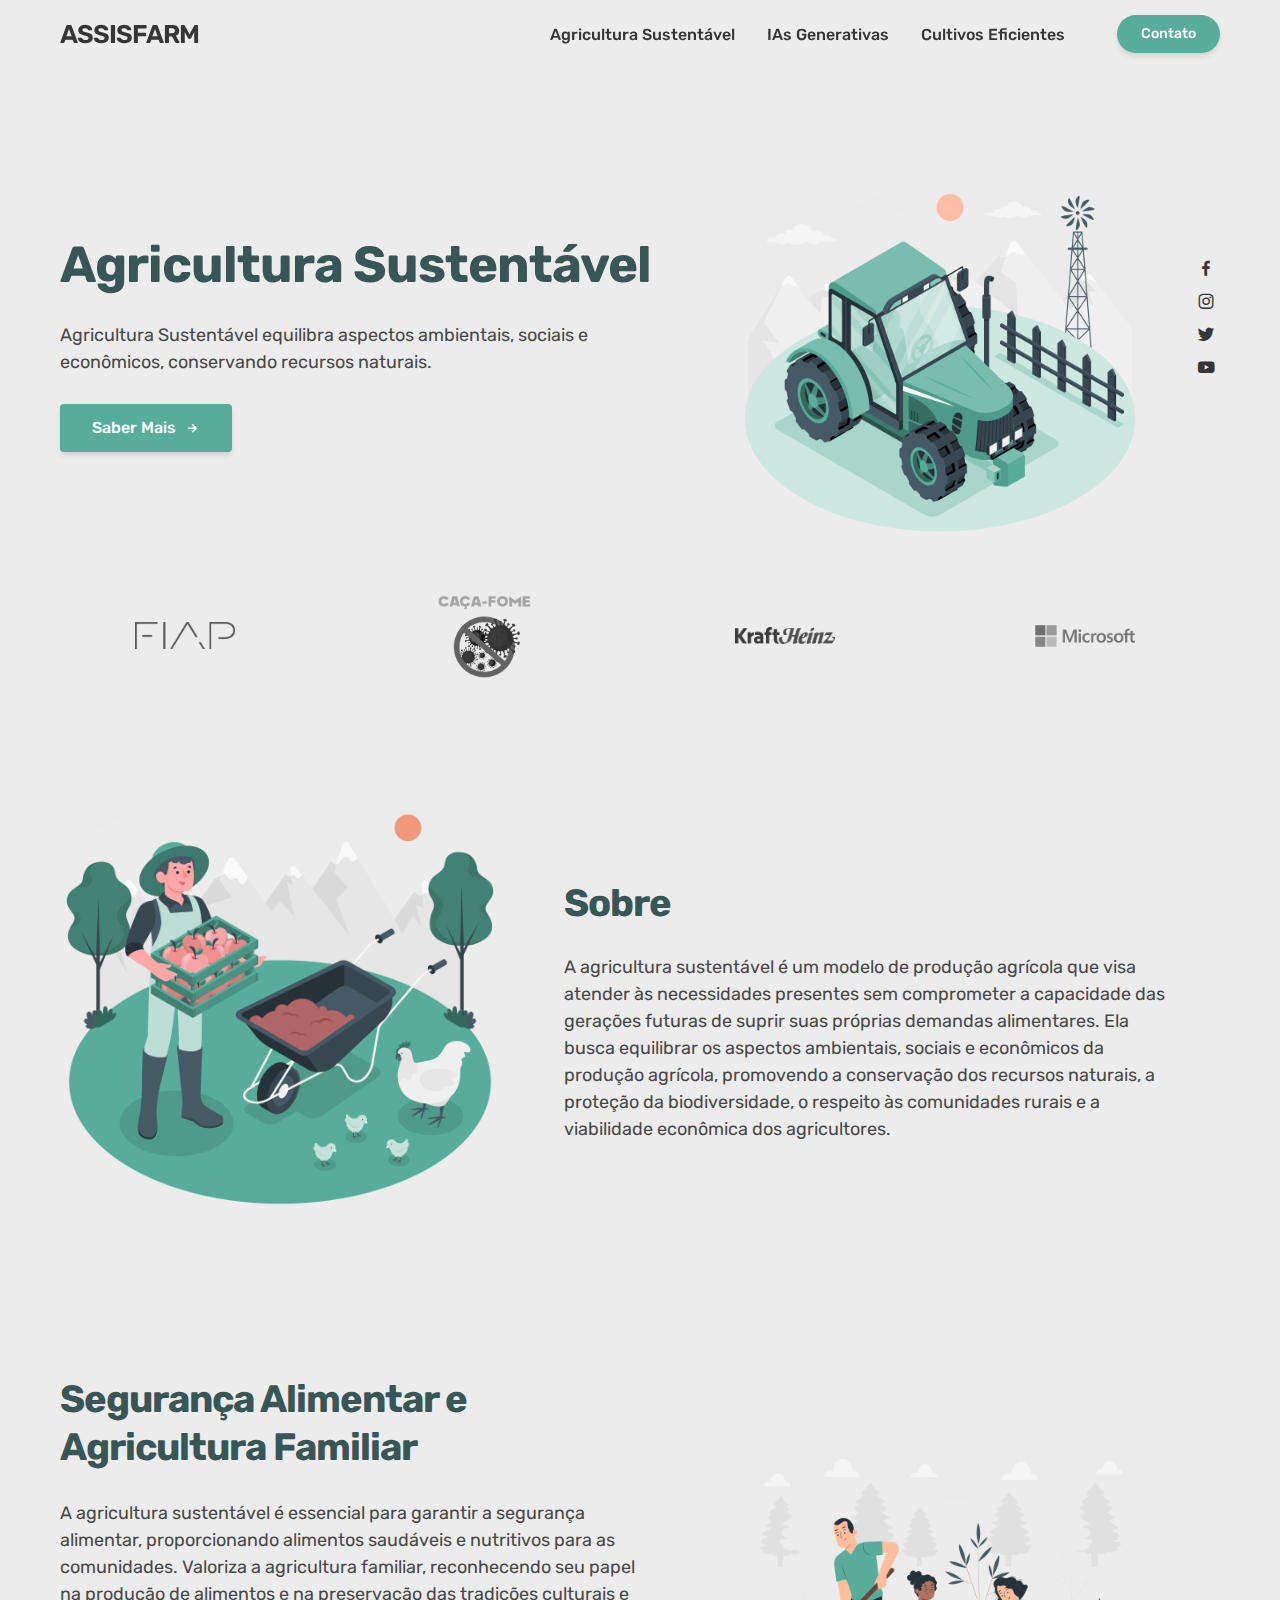
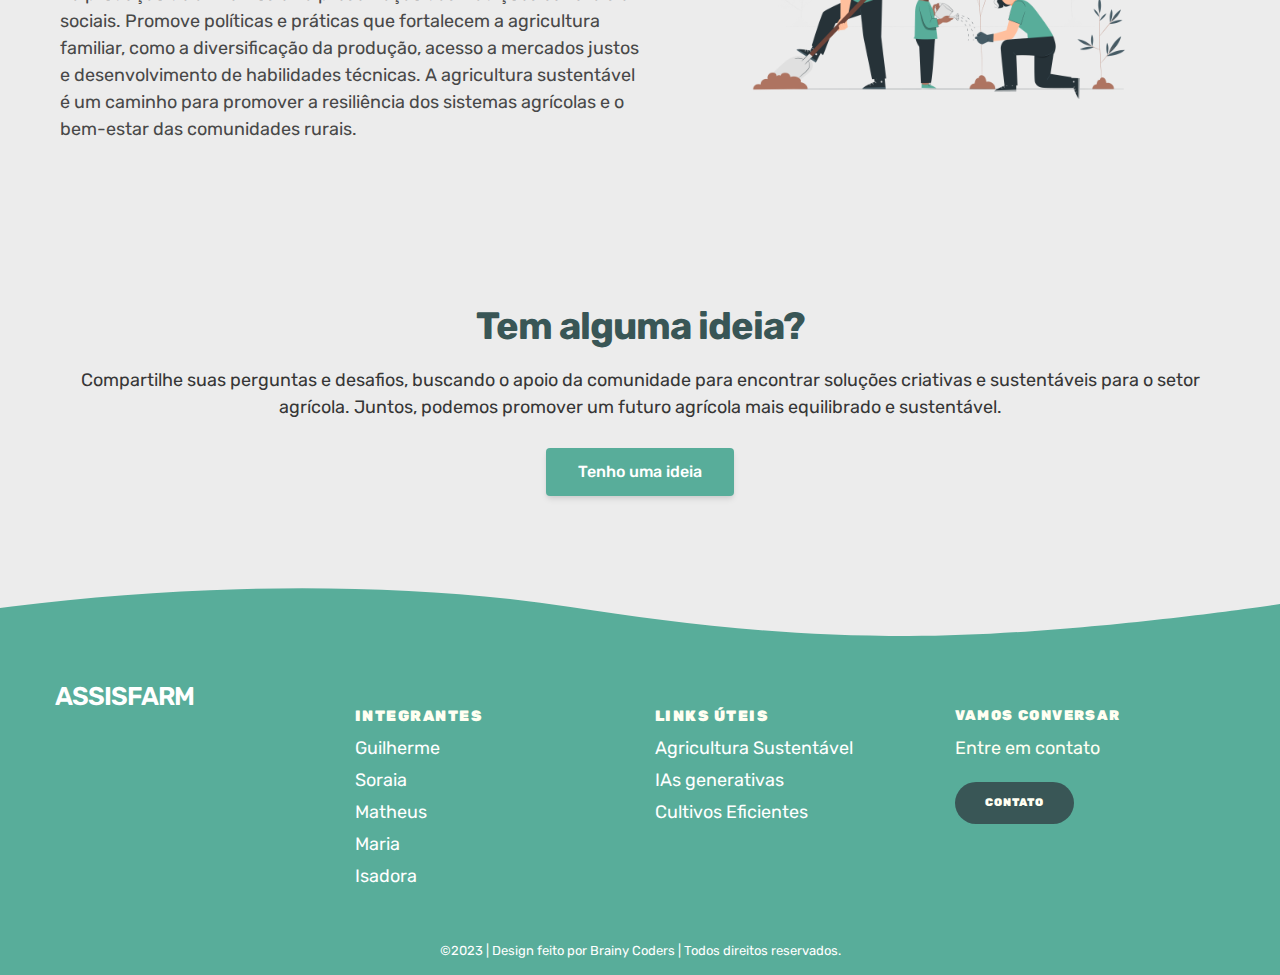
==== commit 42909f8d: "Adicionado IBM Watson widget e VLibras" ====
--- a/agricultura-sustentavel.html
+++ b/agricultura-sustentavel.html
@@ -12,7 +12,7 @@
 
         <header class="header" id="header">
             <nav class="navbar container">
-                <a href="index.html" class="brand">Bora Passar Fome</a>
+                <a href="index.html" class="brand">AssisFarm</a>
                 <div class="burger" id="burger">
                     <span class="burger-line"></span>
                     <span class="burger-line"></span>
@@ -174,9 +174,9 @@
                 <div class="footer-content-column">
                     <div class="footer-logo">
                         <a class="footer-logo-link" href="#">
-                            <a href="#" class="brand">Bora Passar Fome</a>
+                            <a href="#" class="brand">AssisFarm</a>
                             <span class="hidden-link-text">
-                                <a href="#" class="brand">Bora Passar Fome</a>
+                                <a href="#" class="brand">AssisFarm</a>
                             </span>
                         </a>
                     </div>
@@ -267,6 +267,31 @@
                 </div>
             </div>
         </footer>
+
+        <div vw class="enabled">
+            <div vw-access-button class="active"></div>
+            <div vw-plugin-wrapper>
+                <div class="vw-plugin-top-wrapper"></div>
+            </div>
+        </div>
+        <script src="https://vlibras.gov.br/app/vlibras-plugin.js"></script>
+        <script>
+            new window.VLibras.Widget('https://vlibras.gov.br/app');
+          </script>
+
+        <script>
+    window.watsonAssistantChatOptions = {
+      integrationID: "ffe22ea2-1c63-4dc7-8cf0-a856632a4221", // The ID of this integration.
+      region: "us-south", // The region your integration is hosted in.
+      serviceInstanceID: "e2897fb1-6353-4d3e-b6b4-40530d18d351", // The ID of your service instance.
+      onLoad: function(instance) { instance.render(); }
+    };
+    setTimeout(function(){
+      const t=document.createElement('script');
+      t.src="https://web-chat.global.assistant.watson.appdomain.cloud/versions/" + (window.watsonAssistantChatOptions.clientVersion || 'latest') + "/WatsonAssistantChatEntry.js";
+      document.head.appendChild(t);
+    });
+  </script>
         <script src="js/main.js"></script>
     </body>
 </html>--- a/css/style.css
+++ b/css/style.css
@@ -89,7 +89,7 @@
 
 /**
  * ########################################
- * #               ELEMENTS               #
+ * #               PADDINGS               #
  * ########################################
  */
 .pt-1 {
@@ -127,6 +127,40 @@
 .pb-3 {
   padding-bottom: 1.5rem !important;
 }
+
+/**
+ * #######################################
+ * #                WIDTH                #
+ * #######################################
+ */
+.w-100 {
+  width: 100%;
+}
+
+.w-90 {
+  width: 90%;
+}
+
+.w-80 {
+  width: 80%;
+}
+
+.w-65 {
+  width: 65%;
+}
+
+.w-50 {
+  width: 50%;
+}
+
+.w-35 {
+  width: 35%;
+}
+
+.w-25 {
+  width: 25%;
+}
+
 /**
  * #######################################
  * #               SECTION               #
@@ -906,15 +940,100 @@
   margin-bottom: 1rem;
 }
 
-
 /**
  * #################################################
  * #     DESAFIOS E RESPONSABILIDADES DAS IAGs     #
  * #################################################
  */
-
 .desafios-responsabilidades-iags {
   overflow: hidden;
   margin: 0 auto;
   padding: 5rem 0 1rem;
-}+}
+
+/**
+ * #################################################
+ * #           MANEJO E NUTRIÇÃO VEGETAL           #
+ * #################################################
+ */
+.manejo-nutricao-vegetal {
+  overflow: hidden;
+  margin: 0 auto;
+  padding: 5rem 0 1rem;
+}
+
+/**
+ * #####################################
+ * #              CONTATO              #
+ * #####################################
+ */
+
+.form-mb-5 {
+  margin-bottom: 20px;
+}
+.form-pt-3 {
+  padding-top: 12px;
+}
+.form-main-content {
+  display: flex;
+  align-items: center;
+  justify-content: center;
+  padding: 48px;
+}
+
+.form-content {
+  margin: 0 auto;
+  max-width: 550px;
+  width: 100%;
+}
+.form-label {
+  display: block;
+  font-weight: 500;
+  font-size: 16px;
+  color: #07074d;
+  margin-bottom: 12px;
+}
+.form-label-2 {
+  font-weight: 600;
+  font-size: 20px;
+  margin-bottom: 20px;
+}
+
+form input,
+form textarea {
+  width: 100%;
+  padding: 12px 24px;
+  border-radius: 6px;
+  border: 1px solid #e0e0e0;
+  background: white;
+  font-weight: 500;
+  font-size: 16px;
+  color: #6b7280;
+  outline: none;
+  resize: vertical;
+}
+form input:focus {
+  border-color: #6a64f1;
+  box-shadow: 0px 3px 8px rgba(0, 0, 0, 0.05);
+}
+
+.form-margin {
+  margin-left: -12px;
+  margin-right: -12px;
+}
+.form-px-3 {
+  padding-left: 12px;
+  padding-right: 12px;
+}
+.flex {
+  display: flex;
+}
+.flex-wrap {
+  flex-wrap: wrap;
+}
+
+.form-action {
+  display: flex !important;
+  justify-content: end !important;
+  align-items: end !important;
+}
